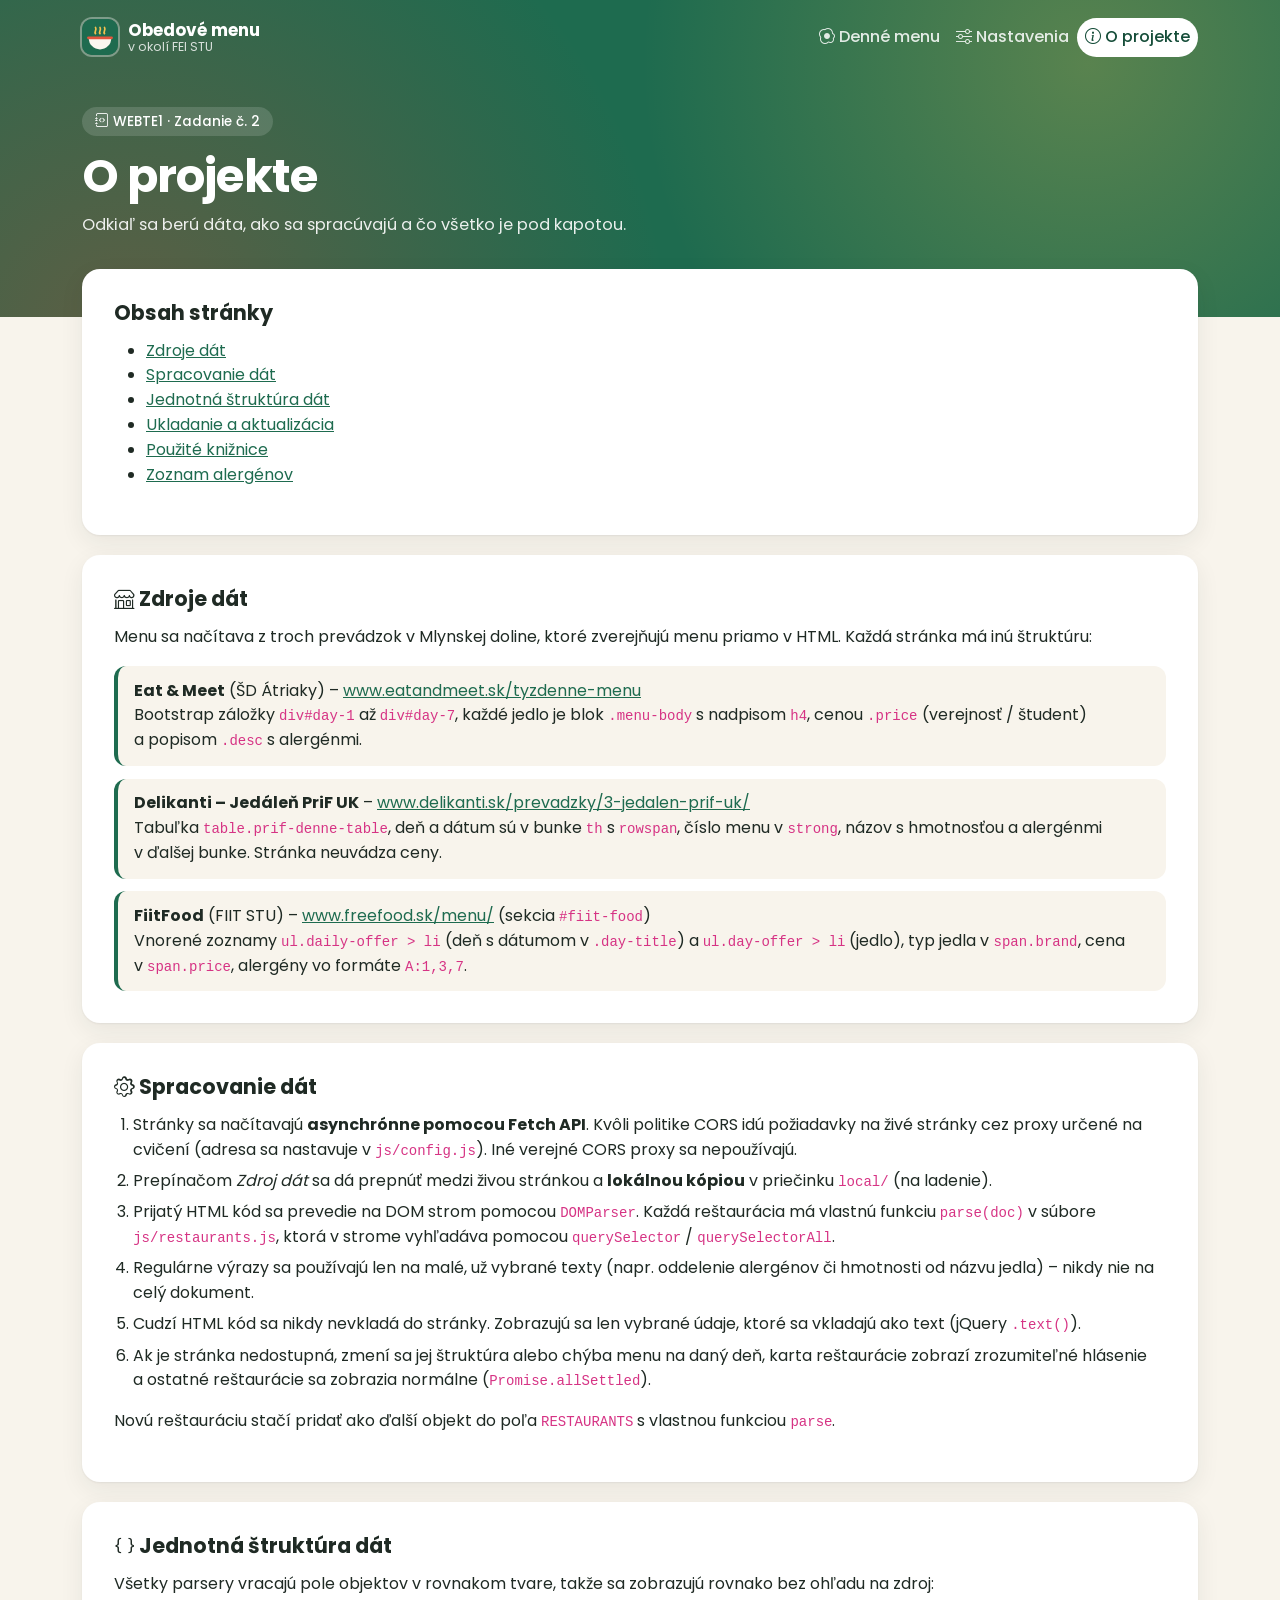
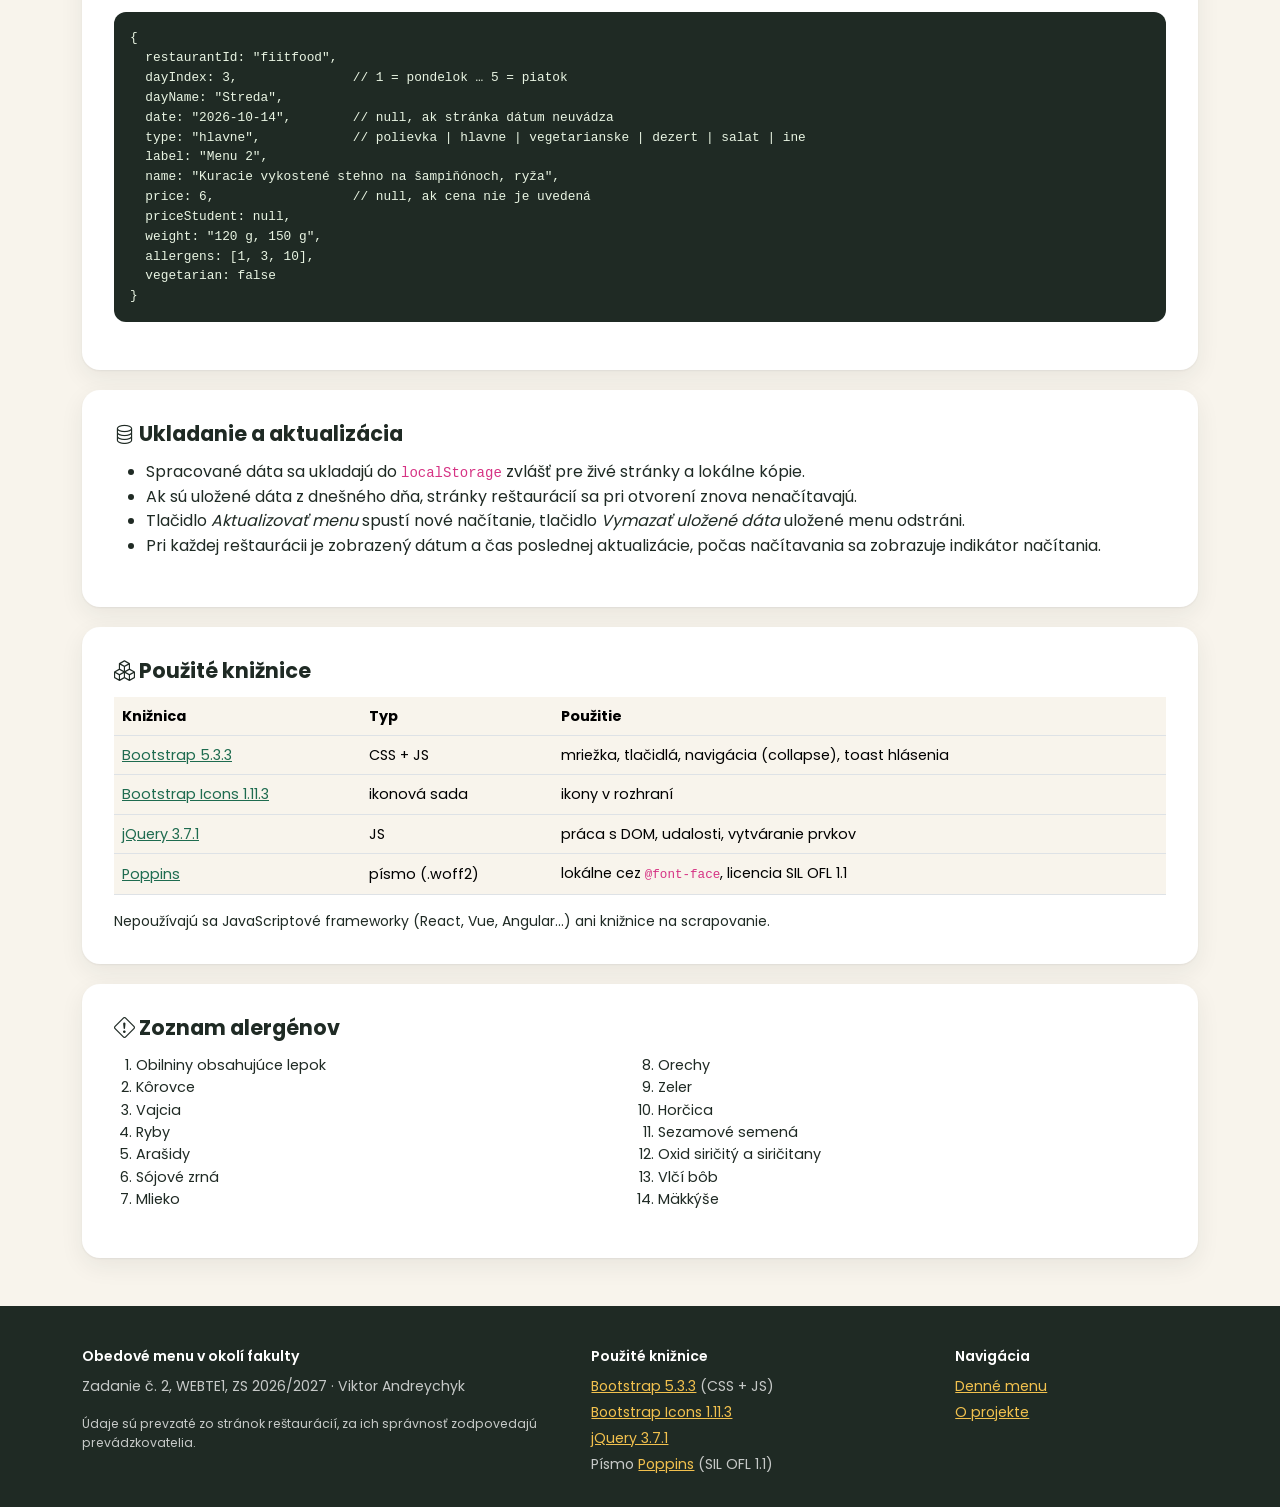
==== o-projekte.html @ e86f7340 "first ver" ====
<!DOCTYPE html>
<html lang="sk">
<head>
    <meta charset="utf-8">
    <meta name="viewport" content="width=device-width, initial-scale=1">
    <meta name="description" content="Informácie o projekte Obedové menu v okolí fakulty – zdroje dát, spracovanie a použité knižnice.">
    <meta name="author" content="Viktor Andreychyk">
    <title>O projekte | Obedové menu v okolí fakulty</title>
    <link rel="icon" href="img/favicon.svg" type="image/svg+xml">
    <link rel="icon" href="img/favicon-32.png" type="image/png" sizes="32x32">
    <link rel="apple-touch-icon" href="img/apple-touch-icon.png">
    <link rel="stylesheet" href="vendor/bootstrap/bootstrap.min.css">
    <link rel="stylesheet" href="vendor/bootstrap-icons/bootstrap-icons.min.css">
    <link rel="stylesheet" href="css/fonts.css">
    <link rel="stylesheet" href="css/style.css">
</head>
<body>
<a class="skip-link" href="#obsah">Preskočiť na obsah</a>

<header class="site-header">
    <nav class="navbar navbar-expand-md" aria-label="Hlavná navigácia">
        <div class="container">
            <a class="navbar-brand" href="index.html">
                <img src="img/favicon.svg" alt="" width="36" height="36">
                <span>Obedové menu <span class="brand-sub">v okolí FEI STU</span></span>
            </a>
            <button class="navbar-toggler" type="button" data-bs-toggle="collapse" data-bs-target="#hlavneMenu"
                    aria-controls="hlavneMenu" aria-expanded="false" aria-label="Zobraziť navigáciu">
                <span class="bi bi-list" aria-hidden="true"></span>
            </button>
            <div class="collapse navbar-collapse" id="hlavneMenu">
                <ul class="navbar-nav ms-auto">
                    <li class="nav-item"><a class="nav-link" href="index.html"><span class="bi bi-egg-fried" aria-hidden="true"></span> Denné menu</a></li>
                    <li class="nav-item"><a class="nav-link" href="index.html#nastavenia"><span class="bi bi-sliders" aria-hidden="true"></span> Nastavenia</a></li>
                    <li class="nav-item"><a class="nav-link active" aria-current="page" href="o-projekte.html"><span class="bi bi-info-circle" aria-hidden="true"></span> O projekte</a></li>
                </ul>
            </div>
        </div>
    </nav>

    <div class="hero">
        <div class="container">
            <p class="hero-kicker"><span class="bi bi-journal-code" aria-hidden="true"></span> WEBTE1 &middot; Zadanie č.&nbsp;2</p>
            <h1>O projekte</h1>
            <p class="hero-lead">Odkiaľ sa berú dáta, ako sa spracúvajú a&nbsp;čo všetko je pod kapotou.</p>
        </div>
    </div>
</header>

<main id="obsah" class="page-content">
    <div class="container">
        <nav class="content-card" aria-labelledby="obsahNadpis">
            <h2 id="obsahNadpis">Obsah stránky</h2>
            <ul>
                <li><a href="#zdroje">Zdroje dát</a></li>
                <li><a href="#spracovanie">Spracovanie dát</a></li>
                <li><a href="#struktura">Jednotná štruktúra dát</a></li>
                <li><a href="#ukladanie">Ukladanie a&nbsp;aktualizácia</a></li>
                <li><a href="#kniznice">Použité knižnice</a></li>
                <li><a href="#alergeny">Zoznam alergénov</a></li>
            </ul>
        </nav>

        <section class="content-card" id="zdroje" aria-labelledby="zdrojeNadpis">
            <h2 id="zdrojeNadpis"><span class="bi bi-shop" aria-hidden="true"></span> Zdroje dát</h2>
            <p>Menu sa načítava z&nbsp;troch prevádzok v&nbsp;Mlynskej doline, ktoré zverejňujú menu priamo v&nbsp;HTML. Každá stránka má inú štruktúru:</p>
            <ul class="source-list">
                <li>
                    <strong>Eat &amp; Meet</strong> (ŠD Átriaky) –
                    <a href="https://www.eatandmeet.sk/tyzdenne-menu">www.eatandmeet.sk/tyzdenne-menu</a><br>
                    Bootstrap záložky <code>div#day-1</code> až <code>div#day-7</code>, každé jedlo je blok <code>.menu-body</code>
                    s&nbsp;nadpisom <code>h4</code>, cenou <code>.price</code> (verejnosť / študent) a&nbsp;popisom <code>.desc</code> s&nbsp;alergénmi.
                </li>
                <li>
                    <strong>Delikanti – Jedáleň PriF UK</strong> –
                    <a href="https://www.delikanti.sk/prevadzky/3-jedalen-prif-uk/">www.delikanti.sk/prevadzky/3-jedalen-prif-uk/</a><br>
                    Tabuľka <code>table.prif-denne-table</code>, deň a&nbsp;dátum sú v&nbsp;bunke <code>th</code> s&nbsp;<code>rowspan</code>,
                    číslo menu v&nbsp;<code>strong</code>, názov s&nbsp;hmotnosťou a&nbsp;alergénmi v&nbsp;ďalšej bunke. Stránka neuvádza ceny.
                </li>
                <li>
                    <strong>FiitFood</strong> (FIIT STU) –
                    <a href="http://www.freefood.sk/menu/">www.freefood.sk/menu/</a> (sekcia <code>#fiit-food</code>)<br>
                    Vnorené zoznamy <code>ul.daily-offer &gt; li</code> (deň s&nbsp;dátumom v&nbsp;<code>.day-title</code>) a&nbsp;<code>ul.day-offer &gt; li</code> (jedlo),
                    typ jedla v&nbsp;<code>span.brand</code>, cena v&nbsp;<code>span.price</code>, alergény vo formáte <code>A:1,3,7</code>.
                </li>
            </ul>
        </section>

        <section class="content-card" id="spracovanie" aria-labelledby="spracovanieNadpis">
            <h2 id="spracovanieNadpis"><span class="bi bi-gear" aria-hidden="true"></span> Spracovanie dát</h2>
            <ol class="steps">
                <li>Stránky sa načítavajú <strong>asynchrónne pomocou Fetch API</strong>. Kvôli politike CORS idú požiadavky na živé stránky cez
                    proxy určené na cvičení (adresa sa nastavuje v&nbsp;<code>js/config.js</code>). Iné verejné CORS proxy sa nepoužívajú.</li>
                <li>Prepínačom <em>Zdroj dát</em> sa dá prepnúť medzi živou stránkou a&nbsp;<strong>lokálnou kópiou</strong> v&nbsp;priečinku <code>local/</code> (na ladenie).</li>
                <li>Prijatý HTML kód sa prevedie na DOM strom pomocou <code>DOMParser</code>. Každá reštaurácia má vlastnú funkciu
                    <code>parse(doc)</code> v&nbsp;súbore <code>js/restaurants.js</code>, ktorá v&nbsp;strome vyhľadáva pomocou
                    <code>querySelector</code> / <code>querySelectorAll</code>.</li>
                <li>Regulárne výrazy sa používajú len na malé, už vybrané texty (napr. oddelenie alergénov či hmotnosti od názvu jedla) – nikdy nie na celý dokument.</li>
                <li>Cudzí HTML kód sa nikdy nevkladá do stránky. Zobrazujú sa len vybrané údaje, ktoré sa vkladajú ako text (jQuery <code>.text()</code>).</li>
                <li>Ak je stránka nedostupná, zmení sa jej štruktúra alebo chýba menu na daný deň, karta reštaurácie zobrazí zrozumiteľné hlásenie
                    a&nbsp;ostatné reštaurácie sa zobrazia normálne (<code>Promise.allSettled</code>).</li>
            </ol>
            <p>Novú reštauráciu stačí pridať ako ďalší objekt do poľa <code>RESTAURANTS</code> s&nbsp;vlastnou funkciou <code>parse</code>.</p>
        </section>

        <section class="content-card" id="struktura" aria-labelledby="strukturaNadpis">
            <h2 id="strukturaNadpis"><span class="bi bi-braces" aria-hidden="true"></span> Jednotná štruktúra dát</h2>
            <p>Všetky parsery vracajú pole objektov v&nbsp;rovnakom tvare, takže sa zobrazujú rovnako bez ohľadu na zdroj:</p>
            <pre class="code-block"><code>{
  restaurantId: "fiitfood",
  dayIndex: 3,               // 1 = pondelok … 5 = piatok
  dayName: "Streda",
  date: "2026-10-14",        // null, ak stránka dátum neuvádza
  type: "hlavne",            // polievka | hlavne | vegetarianske | dezert | salat | ine
  label: "Menu 2",
  name: "Kuracie vykostené stehno na šampiňónoch, ryža",
  price: 6,                  // null, ak cena nie je uvedená
  priceStudent: null,
  weight: "120 g, 150 g",
  allergens: [1, 3, 10],
  vegetarian: false
}</code></pre>
        </section>

        <section class="content-card" id="ukladanie" aria-labelledby="ukladanieNadpis">
            <h2 id="ukladanieNadpis"><span class="bi bi-database" aria-hidden="true"></span> Ukladanie a&nbsp;aktualizácia</h2>
            <ul>
                <li>Spracované dáta sa ukladajú do <code>localStorage</code> zvlášť pre živé stránky a&nbsp;lokálne kópie.</li>
                <li>Ak sú uložené dáta z&nbsp;dnešného dňa, stránky reštaurácií sa pri otvorení znova nenačítavajú.</li>
                <li>Tlačidlo <em>Aktualizovať menu</em> spustí nové načítanie, tlačidlo <em>Vymazať uložené dáta</em> uložené menu odstráni.</li>
                <li>Pri každej reštaurácii je zobrazený dátum a&nbsp;čas poslednej aktualizácie, počas načítavania sa zobrazuje indikátor načítania.</li>
            </ul>
        </section>

        <section class="content-card" id="kniznice" aria-labelledby="kniznicNadpis">
            <h2 id="kniznicNadpis"><span class="bi bi-boxes" aria-hidden="true"></span> Použité knižnice</h2>
            <div class="table-responsive">
                <table class="table lib-table align-middle">
                    <thead>
                    <tr><th scope="col">Knižnica</th><th scope="col">Typ</th><th scope="col">Použitie</th></tr>
                    </thead>
                    <tbody>
                    <tr><td><a href="https://getbootstrap.com/">Bootstrap 5.3.3</a></td><td>CSS + JS</td><td>mriežka, tlačidlá, navigácia (collapse), toast hlásenia</td></tr>
                    <tr><td><a href="https://icons.getbootstrap.com/">Bootstrap Icons 1.11.3</a></td><td>ikonová sada</td><td>ikony v&nbsp;rozhraní</td></tr>
                    <tr><td><a href="https://jquery.com/">jQuery 3.7.1</a></td><td>JS</td><td>práca s&nbsp;DOM, udalosti, vytváranie prvkov</td></tr>
                    <tr><td><a href="https://github.com/itfoundry/Poppins">Poppins</a></td><td>písmo (.woff2)</td><td>lokálne cez <code>@font-face</code>, licencia SIL OFL 1.1</td></tr>
                    </tbody>
                </table>
            </div>
            <p class="small mb-0">Nepoužívajú sa JavaScriptové frameworky (React, Vue, Angular…) ani knižnice na scrapovanie.</p>
        </section>

        <section class="content-card" id="alergeny" aria-labelledby="alergenyNadpis">
            <h2 id="alergenyNadpis"><span class="bi bi-exclamation-diamond" aria-hidden="true"></span> Zoznam alergénov</h2>
            <ol class="allergen-list">
                <li>Obilniny obsahujúce lepok</li>
                <li>Kôrovce</li>
                <li>Vajcia</li>
                <li>Ryby</li>
                <li>Arašidy</li>
                <li>Sójové zrná</li>
                <li>Mlieko</li>
                <li>Orechy</li>
                <li>Zeler</li>
                <li>Horčica</li>
                <li>Sezamové semená</li>
                <li>Oxid siričitý a&nbsp;siričitany</li>
                <li>Vlčí bôb</li>
                <li>Mäkkýše</li>
            </ol>
        </section>
    </div>
</main>

<footer class="site-footer">
    <div class="container footer-grid">
        <div>
            <p class="footer-title">Obedové menu v&nbsp;okolí fakulty</p>
            <p>Zadanie č.&nbsp;2, WEBTE1, ZS&nbsp;2026/2027 &middot; Viktor Andreychyk</p>
            <p class="small">Údaje sú prevzaté zo stránok reštaurácií, za ich správnosť zodpovedajú prevádzkovatelia.</p>
        </div>
        <div>
            <p class="footer-title">Použité knižnice</p>
            <ul class="footer-list">
                <li><a href="https://getbootstrap.com/">Bootstrap 5.3.3</a> (CSS + JS)</li>
                <li><a href="https://icons.getbootstrap.com/">Bootstrap Icons 1.11.3</a></li>
                <li><a href="https://jquery.com/">jQuery 3.7.1</a></li>
                <li>Písmo <a href="https://github.com/itfoundry/Poppins">Poppins</a> (SIL OFL 1.1)</li>
            </ul>
        </div>
        <div>
            <p class="footer-title">Navigácia</p>
            <ul class="footer-list">
                <li><a href="index.html">Denné menu</a></li>
                <li><a href="o-projekte.html">O projekte</a></li>
            </ul>
        </div>
    </div>
</footer>

<script src="vendor/jquery/jquery.min.js"></script>
<script src="vendor/bootstrap/bootstrap.bundle.min.js"></script>
</body>
</html>
---- css/fonts.css ----
/* Písmo Poppins (SIL Open Font License 1.1) – lokálne súbory .woff2, podmnožiny latin a latin-ext (slovenská diakritika). */

@font-face {
    font-family: "Poppins";
    font-style: normal;
    font-weight: 400;
    font-display: swap;
    src: url("../fonts/poppins-latin-ext-400-normal.woff2") format("woff2");
    unicode-range: U+0100-02AF, U+0304, U+0308, U+0329, U+1E00-1E9F, U+1EF2-1EFF, U+2020, U+20A0-20AB, U+20AD-20C0, U+2113, U+2C60-2C7F, U+A720-A7FF;
}

@font-face {
    font-family: "Poppins";
    font-style: normal;
    font-weight: 400;
    font-display: swap;
    src: url("../fonts/poppins-latin-400-normal.woff2") format("woff2");
    unicode-range: U+0000-00FF, U+0131, U+0152-0153, U+02BB-02BC, U+02C6, U+02DA, U+02DC, U+0304, U+0308, U+0329, U+2000-206F, U+2074, U+20AC, U+2122, U+2191, U+2193, U+2212, U+2215, U+FEFF, U+FFFD;
}

@font-face {
    font-family: "Poppins";
    font-style: normal;
    font-weight: 500;
    font-display: swap;
    src: url("../fonts/poppins-latin-ext-500-normal.woff2") format("woff2");
    unicode-range: U+0100-02AF, U+0304, U+0308, U+0329, U+1E00-1E9F, U+1EF2-1EFF, U+2020, U+20A0-20AB, U+20AD-20C0, U+2113, U+2C60-2C7F, U+A720-A7FF;
}

@font-face {
    font-family: "Poppins";
    font-style: normal;
    font-weight: 500;
    font-display: swap;
    src: url("../fonts/poppins-latin-500-normal.woff2") format("woff2");
    unicode-range: U+0000-00FF, U+0131, U+0152-0153, U+02BB-02BC, U+02C6, U+02DA, U+02DC, U+0304, U+0308, U+0329, U+2000-206F, U+2074, U+20AC, U+2122, U+2191, U+2193, U+2212, U+2215, U+FEFF, U+FFFD;
}

@font-face {
    font-family: "Poppins";
    font-style: normal;
    font-weight: 600;
    font-display: swap;
    src: url("../fonts/poppins-latin-ext-600-normal.woff2") format("woff2");
    unicode-range: U+0100-02AF, U+0304, U+0308, U+0329, U+1E00-1E9F, U+1EF2-1EFF, U+2020, U+20A0-20AB, U+20AD-20C0, U+2113, U+2C60-2C7F, U+A720-A7FF;
}

@font-face {
    font-family: "Poppins";
    font-style: normal;
    font-weight: 600;
    font-display: swap;
    src: url("../fonts/poppins-latin-600-normal.woff2") format("woff2");
    unicode-range: U+0000-00FF, U+0131, U+0152-0153, U+02BB-02BC, U+02C6, U+02DA, U+02DC, U+0304, U+0308, U+0329, U+2000-206F, U+2074, U+20AC, U+2122, U+2191, U+2193, U+2212, U+2215, U+FEFF, U+FFFD;
}

@font-face {
    font-family: "Poppins";
    font-style: normal;
    font-weight: 700;
    font-display: swap;
    src: url("../fonts/poppins-latin-ext-700-normal.woff2") format("woff2");
    unicode-range: U+0100-02AF, U+0304, U+0308, U+0329, U+1E00-1E9F, U+1EF2-1EFF, U+2020, U+20A0-20AB, U+20AD-20C0, U+2113, U+2C60-2C7F, U+A720-A7FF;
}

@font-face {
    font-family: "Poppins";
    font-style: normal;
    font-weight: 700;
    font-display: swap;
    src: url("../fonts/poppins-latin-700-normal.woff2") format("woff2");
    unicode-range: U+0000-00FF, U+0131, U+0152-0153, U+02BB-02BC, U+02C6, U+02DA, U+02DC, U+0304, U+0308, U+0329, U+2000-206F, U+2074, U+20AC, U+2122, U+2191, U+2193, U+2212, U+2215, U+FEFF, U+FFFD;
}
---- css/style.css ----
/* =========================================================
   Obedové menu v okolí fakulty – vlastné štýly
   (doplnok k Bootstrap 5.3.3, mobile-first)
   ========================================================= */

:root {
    --c-bg: #f8f4ec;
    --c-surface: #ffffff;
    --c-ink: #1f2a24;
    --c-muted: #5f6b64;
    --c-line: #e7dfd0;
    --c-green: #1e6b4f;
    --c-green-dark: #154d39;
    --c-green-soft: #e3f0e8;
    --c-tomato: #d9472f;
    --c-tomato-soft: #fbe7e2;
    --c-amber: #e89a1c;
    --c-amber-soft: #fdf1dc;
    --c-leaf: #4f9a3a;
    --c-leaf-soft: #e9f5e3;
    --c-plum: #8a4f86;
    --c-plum-soft: #f4e8f3;
    --radius: 18px;
    --shadow: 0 1px 2px rgba(31, 42, 36, 0.06), 0 8px 24px rgba(31, 42, 36, 0.07);

    --bs-body-font-family: "Poppins", "Segoe UI", Arial, sans-serif;
    --bs-body-bg: var(--c-bg);
    --bs-body-color: var(--c-ink);
    --bs-link-color: var(--c-green);
    --bs-link-hover-color: var(--c-green-dark);
}

body {
    font-family: "Poppins", "Segoe UI", Arial, sans-serif;
    background-color: var(--c-bg);
    color: var(--c-ink);
    line-height: 1.55;
}

a {
    color: var(--c-green);
}

a:hover,
a:focus {
    color: var(--c-green-dark);
}

:focus-visible {
    outline: 3px solid var(--c-amber);
    outline-offset: 2px;
}

.skip-link {
    position: absolute;
    left: 1rem;
    top: -4rem;
    z-index: 2000;
    padding: 0.5rem 1rem;
    border-radius: 0 0 10px 10px;
    background: var(--c-ink);
    color: #ffffff;
    text-decoration: none;
}

.skip-link:focus {
    top: 0;
    color: #ffffff;
}

/* ---------- Hlavička ---------- */

.site-header {
    background-color: var(--c-green);
    background-image:
        radial-gradient(circle at 85% 20%, rgba(242, 193, 78, 0.28) 0, rgba(242, 193, 78, 0) 40%),
        radial-gradient(circle at 10% 110%, rgba(217, 71, 47, 0.35) 0, rgba(217, 71, 47, 0) 45%);
    color: #ffffff;
}

.site-header .navbar {
    padding-top: 0.9rem;
    padding-bottom: 0.9rem;
}

.navbar-brand {
    display: flex;
    align-items: center;
    gap: 0.6rem;
    color: #ffffff;
    font-weight: 700;
    font-size: 1.05rem;
    line-height: 1.15;
}

.navbar-brand:hover,
.navbar-brand:focus {
    color: #ffffff;
}

.navbar-brand img {
    border-radius: 10px;
    box-shadow: 0 0 0 2px rgba(255, 255, 255, 0.35);
}

.brand-sub {
    display: block;
    font-weight: 400;
    font-size: 0.78rem;
    opacity: 0.8;
}

.navbar-toggler {
    border: 1px solid rgba(255, 255, 255, 0.5);
    color: #ffffff;
    font-size: 1.5rem;
    padding: 0.15rem 0.6rem;
}

.site-header .nav-link {
    color: rgba(255, 255, 255, 0.85);
    font-weight: 500;
    border-radius: 999px;
    padding: 0.45rem 1rem;
}

.site-header .nav-link:hover,
.site-header .nav-link:focus {
    color: #ffffff;
    background: rgba(255, 255, 255, 0.12);
}

.site-header .nav-link.active {
    color: var(--c-green-dark);
    background: #ffffff;
}

.hero {
    padding: 1.5rem 0 4.5rem;
}

.hero h1 {
    font-weight: 700;
    font-size: 2rem;
    letter-spacing: -0.02em;
    margin-bottom: 0.5rem;
}

.hero-kicker {
    display: inline-block;
    margin-bottom: 0.75rem;
    padding: 0.25rem 0.8rem;
    border-radius: 999px;
    background: rgba(255, 255, 255, 0.14);
    font-size: 0.85rem;
    font-weight: 500;
}

.hero-lead {
    max-width: 40rem;
    margin: 0;
    font-size: 1.02rem;
    color: rgba(255, 255, 255, 0.9);
}

.hero-lead time {
    font-weight: 600;
    color: #ffffff;
}

/* ---------- Ovládací panel ---------- */

.controls {
    margin-top: -3rem;
}

.controls-card {
    background: var(--c-surface);
    border-radius: var(--radius);
    box-shadow: var(--shadow);
    padding: 1rem;
}

.controls-row + .controls-row {
    margin-top: 1rem;
    padding-top: 1rem;
    border-top: 1px dashed var(--c-line);
}

.controls-row-split {
    display: grid;
    gap: 1rem;
}

.day-tabs {
    display: grid;
    grid-template-columns: repeat(5, 1fr);
    gap: 0.4rem;
    margin: 0;
    padding: 0;
    list-style: none;
}

.day-tabs-week {
    grid-column: 1 / -1;
}

.day-tab {
    width: 100%;
    display: flex;
    flex-direction: column;
    align-items: center;
    gap: 0.05rem;
    padding: 0.55rem 0.25rem;
    border: 1px solid var(--c-line);
    border-radius: 12px;
    background: var(--c-bg);
    color: var(--c-ink);
    font: inherit;
    font-weight: 600;
    line-height: 1.2;
    cursor: pointer;
    transition: background-color 0.15s ease, color 0.15s ease, border-color 0.15s ease;
}

.day-tab:hover {
    border-color: var(--c-green);
}

.day-tab .d-name {
    display: none;
}

.day-tab .d-date {
    font-size: 0.72rem;
    font-weight: 400;
    color: var(--c-muted);
}

.day-tab.is-today {
    border-color: var(--c-amber);
    box-shadow: inset 0 -3px 0 var(--c-amber);
}

.day-tab.active {
    background: var(--c-green);
    border-color: var(--c-green);
    color: #ffffff;
}

.day-tab.active .d-date {
    color: rgba(255, 255, 255, 0.8);
}

.day-tab-week {
    flex-direction: row;
    justify-content: center;
    gap: 0.4rem;
}

.filter-group {
    margin: 0;
    padding: 0;
    border: 0;
    min-width: 0;
}

.filter-group legend {
    float: none;
    width: auto;
    margin-bottom: 0.5rem;
    font-size: 0.8rem;
    font-weight: 600;
    letter-spacing: 0.04em;
    text-transform: uppercase;
    color: var(--c-muted);
}

.filter-chips {
    display: flex;
    flex-wrap: wrap;
    gap: 0.4rem;
}

.filter-chip {
    display: inline-flex;
    align-items: center;
    gap: 0.35rem;
    padding: 0.4rem 0.85rem;
    border: 1px solid var(--c-line);
    border-radius: 999px;
    background: var(--c-surface);
    font-size: 0.88rem;
    font-weight: 500;
    color: var(--c-muted);
    cursor: pointer;
    user-select: none;
}

.filter-chip .chip-check {
    display: none;
}

.btn-check:checked + .filter-chip {
    background: var(--c-green-soft);
    border-color: var(--c-green);
    color: var(--c-green-dark);
}

.btn-check:checked + .filter-chip .chip-check {
    display: inline-block;
}

.btn-check:focus-visible + .filter-chip {
    outline: 3px solid var(--c-amber);
    outline-offset: 2px;
}

.source-switch {
    width: 100%;
}

.source-switch .btn {
    font-size: 0.88rem;
}

.btn-outline-success {
    --bs-btn-color: var(--c-green);
    --bs-btn-border-color: var(--c-green);
    --bs-btn-hover-bg: var(--c-green);
    --bs-btn-hover-border-color: var(--c-green);
    --bs-btn-active-bg: var(--c-green);
    --bs-btn-active-border-color: var(--c-green);
}

.btn-primary {
    --bs-btn-bg: var(--c-tomato);
    --bs-btn-border-color: var(--c-tomato);
    --bs-btn-hover-bg: #bf3a24;
    --bs-btn-hover-border-color: #bf3a24;
    --bs-btn-active-bg: #a8321f;
    --bs-btn-active-border-color: #a8321f;
    --bs-btn-disabled-bg: var(--c-tomato);
    --bs-btn-disabled-border-color: var(--c-tomato);
}

.action-buttons {
    display: flex;
    flex-wrap: wrap;
    gap: 0.5rem;
    align-items: flex-end;
}

.action-buttons .btn {
    flex: 1 1 auto;
    font-weight: 500;
    border-radius: 12px;
}

.global-status {
    margin-top: 1rem;
}

.global-alert {
    display: flex;
    gap: 0.6rem;
    align-items: flex-start;
    padding: 0.8rem 1rem;
    border-radius: 14px;
    font-size: 0.92rem;
}

.global-alert-info {
    background: var(--c-amber-soft);
    color: #6b4710;
}

/* ---------- Sekcia s menu ---------- */

.menu-section {
    padding: 2rem 0 3rem;
}

.menu-heading {
    display: flex;
    flex-wrap: wrap;
    justify-content: space-between;
    align-items: center;
    gap: 0.75rem;
    margin-bottom: 1.25rem;
}

.menu-heading h2 {
    margin: 0;
    font-size: 1.45rem;
    font-weight: 700;
}

.legend {
    display: flex;
    flex-wrap: wrap;
    gap: 0.4rem 1rem;
    margin: 0;
    padding: 0;
    list-style: none;
    font-size: 0.8rem;
    color: var(--c-muted);
}

.legend li {
    display: inline-flex;
    align-items: center;
    gap: 0.35rem;
}

.legend-dot {
    width: 0.7rem;
    height: 0.7rem;
    border-radius: 50%;
    display: inline-block;
}

.dot-polievka {
    background: var(--c-amber);
}

.dot-hlavne {
    background: var(--c-green);
}

.dot-vegetarianske {
    background: var(--c-leaf);
}

.dot-ine {
    background: var(--c-plum);
}

.restaurant-grid {
    display: grid;
    grid-template-columns: 1fr;
    gap: 1.25rem;
    align-items: start;
}

.restaurant-card {
    position: relative;
    background: var(--c-surface);
    border-radius: var(--radius);
    box-shadow: var(--shadow);
    overflow: hidden;
    min-width: 0;
}

.rc-header {
    padding: 1.1rem 1.2rem 0.9rem;
    border-bottom: 1px solid var(--c-line);
    background: linear-gradient(180deg, #fffdf8 0%, #ffffff 100%);
}

.rc-name {
    margin: 0;
    font-size: 1.2rem;
    font-weight: 700;
}

.rc-subtitle {
    margin: 0 0 0.6rem;
    font-size: 0.85rem;
    color: var(--c-muted);
}

.rc-info {
    margin: 0 0 0.6rem;
    padding: 0;
    list-style: none;
    font-size: 0.85rem;
}

.rc-info li {
    display: flex;
    gap: 0.45rem;
    align-items: baseline;
}

.rc-info address {
    margin: 0;
}

.rc-info .bi {
    color: var(--c-tomato);
}

.rc-info a {
    font-weight: 500;
}

.rc-updated {
    display: flex;
    flex-wrap: wrap;
    align-items: center;
    gap: 0.3rem;
    margin: 0;
    font-size: 0.78rem;
    color: var(--c-muted);
}

.rc-source {
    margin-left: auto;
    padding: 0.1rem 0.55rem;
    border-radius: 999px;
    font-size: 0.7rem;
    font-weight: 600;
}

.rc-source-live {
    background: var(--c-green-soft);
    color: var(--c-green-dark);
}

.rc-source-local {
    background: var(--c-amber-soft);
    color: #7a5310;
}

.rc-body {
    padding: 0.9rem 1.2rem 1.2rem;
    min-height: 5rem;
}

.rc-loading {
    display: flex;
    align-items: center;
    justify-content: center;
    gap: 0.75rem;
    padding: 1.5rem 0;
    font-weight: 500;
    color: var(--c-green);
}

.is-loading .rc-body .rc-day,
.is-loading .rc-body .rc-price-note {
    opacity: 0.35;
}

.rc-price-note {
    margin: 0 0 0.6rem;
    font-size: 0.75rem;
    color: var(--c-muted);
}

.rc-notice {
    display: flex;
    gap: 0.55rem;
    align-items: flex-start;
    padding: 0.7rem 0.85rem;
    margin-bottom: 0.75rem;
    border-radius: 12px;
    font-size: 0.86rem;
}

.rc-notice-danger {
    background: var(--c-tomato-soft);
    color: #8c2717;
}

.rc-notice-warning {
    background: var(--c-amber-soft);
    color: #6b4710;
}

.rc-notice-secondary,
.rc-notice-light {
    background: var(--c-bg);
    color: var(--c-muted);
}

.rc-day + .rc-day {
    margin-top: 1.1rem;
    padding-top: 1rem;
    border-top: 1px solid var(--c-line);
}

.rc-day-title {
    display: flex;
    align-items: center;
    gap: 0.45rem;
    margin: 0 0 0.6rem;
    font-size: 0.95rem;
    font-weight: 700;
}

.rc-day-title time {
    font-weight: 400;
    color: var(--c-muted);
}

.today-badge {
    padding: 0.05rem 0.5rem;
    border-radius: 999px;
    background: var(--c-amber);
    color: #ffffff;
    font-size: 0.68rem;
    font-weight: 600;
    text-transform: uppercase;
    letter-spacing: 0.05em;
}

.menu-group + .menu-group {
    margin-top: 0.8rem;
}

.menu-group-title {
    margin: 0 0 0.35rem;
    font-size: 0.72rem;
    font-weight: 600;
    letter-spacing: 0.08em;
    text-transform: uppercase;
    color: var(--c-muted);
}

.menu-list {
    margin: 0;
    padding: 0;
    list-style: none;
}

.menu-item {
    display: flex;
    justify-content: space-between;
    align-items: flex-start;
    gap: 0.75rem;
    padding: 0.6rem 0.7rem 0.6rem 0.85rem;
    margin-bottom: 0.4rem;
    border-radius: 12px;
    border-left: 4px solid var(--c-green);
    background: #fbfaf7;
}

.menu-item.type-polievka {
    border-left-color: var(--c-amber);
    background: #fffaf1;
}

.menu-item.type-vegetarianske {
    border-left-color: var(--c-leaf);
    background: #f7fbf4;
}

.menu-item.type-dezert,
.menu-item.type-salat,
.menu-item.type-ine {
    border-left-color: var(--c-plum);
    background: #fcf8fb;
}

.mi-main {
    min-width: 0;
}

.mi-top {
    display: flex;
    flex-wrap: wrap;
    gap: 0.35rem;
    align-items: center;
    margin-bottom: 0.15rem;
}

.mi-type {
    font-size: 0.68rem;
    font-weight: 600;
    letter-spacing: 0.05em;
    text-transform: uppercase;
    color: var(--c-green);
}

.type-polievka .mi-type {
    color: #a96a06;
}

.type-vegetarianske .mi-type {
    color: var(--c-leaf);
}

.type-dezert .mi-type,
.type-salat .mi-type,
.type-ine .mi-type {
    color: var(--c-plum);
}

.mi-veg {
    padding: 0 0.45rem;
    border-radius: 999px;
    background: var(--c-leaf-soft);
    color: var(--c-leaf);
    font-size: 0.68rem;
    font-weight: 600;
}

.mi-name {
    margin: 0;
    font-weight: 500;
    font-size: 0.95rem;
    line-height: 1.35;
    overflow-wrap: anywhere;
}

.type-polievka .mi-name {
    font-style: italic;
}

.mi-meta {
    display: flex;
    flex-wrap: wrap;
    gap: 0.2rem 0.8rem;
    margin: 0.25rem 0 0;
    font-size: 0.74rem;
    color: var(--c-muted);
}

.mi-price {
    display: flex;
    flex-direction: column;
    align-items: flex-end;
    flex-shrink: 0;
    text-align: right;
}

.price-main {
    padding: 0.15rem 0.6rem;
    border-radius: 999px;
    background: var(--c-tomato);
    color: #ffffff;
    font-weight: 700;
    font-size: 0.88rem;
    white-space: nowrap;
}

.type-polievka .price-main {
    background: var(--c-amber);
}

.price-student {
    margin-top: 0.2rem;
    font-size: 0.7rem;
    color: var(--c-muted);
    white-space: nowrap;
}

.price-none {
    font-size: 0.72rem;
    color: var(--c-muted);
    white-space: nowrap;
}

.empty-filter {
    padding: 2rem;
    border: 2px dashed var(--c-line);
    border-radius: var(--radius);
    text-align: center;
    color: var(--c-muted);
}

/* ---------- Pätička ---------- */

.site-footer {
    padding: 2.5rem 0 2rem;
    background: var(--c-ink);
    color: rgba(255, 255, 255, 0.75);
    font-size: 0.88rem;
}

.site-footer a {
    color: #f2c14e;
}

.site-footer a:hover,
.site-footer a:focus {
    color: #ffffff;
}

.footer-grid {
    display: grid;
    gap: 1.5rem;
}

.footer-title {
    margin-bottom: 0.5rem;
    color: #ffffff;
    font-weight: 600;
}

.footer-list {
    margin: 0;
    padding: 0;
    list-style: none;
}

.footer-list li + li {
    margin-top: 0.25rem;
}

/* ---------- Toast ---------- */

.toast {
    border: 0;
    border-radius: 14px;
    box-shadow: var(--shadow);
    font-size: 0.9rem;
}

.toast-success .toast-icon {
    color: var(--c-green);
}

.toast-warning .toast-icon {
    color: var(--c-amber);
}

.toast-info .toast-icon {
    color: var(--c-plum);
}

/* ---------- Podstránka O projekte ---------- */

.page-content {
    padding: 0 0 3rem;
}

.content-card {
    margin-top: -3rem;
    padding: 1.25rem;
    background: var(--c-surface);
    border-radius: var(--radius);
    box-shadow: var(--shadow);
}

.content-card + .content-card {
    margin-top: 1.25rem;
}

.content-card h2 {
    font-size: 1.3rem;
    font-weight: 700;
    margin-bottom: 0.8rem;
}

.content-card h3 {
    font-size: 1.05rem;
    font-weight: 600;
    margin-top: 1.2rem;
}

.source-list {
    display: grid;
    gap: 0.8rem;
    margin: 0;
    padding: 0;
    list-style: none;
}

.source-list li {
    padding: 0.8rem 1rem;
    border-radius: 12px;
    background: var(--c-bg);
    border-left: 4px solid var(--c-green);
    overflow-wrap: anywhere;
}

.steps {
    padding-left: 1.2rem;
}

.steps li + li {
    margin-top: 0.4rem;
}

.code-block {
    padding: 1rem;
    border-radius: 12px;
    background: var(--c-ink);
    color: #e9f5e3;
    font-size: 0.8rem;
    overflow-x: auto;
}

.lib-table {
    font-size: 0.9rem;
}

.allergen-list {
    columns: 1;
    padding-left: 1.4rem;
    font-size: 0.9rem;
}

/* ---------- Responzivita ---------- */

@media (min-width: 576px) {
    .day-tab .d-name {
        display: inline;
    }

    .day-tab .d-short {
        display: none;
    }

    .day-tab {
        font-size: 0.85rem;
    }

    .hero h1 {
        font-size: 2.4rem;
    }

    .controls-card {
        padding: 1.25rem 1.5rem;
    }

    .allergen-list {
        columns: 2;
    }

    .footer-grid {
        grid-template-columns: 1fr 1fr;
    }
}

@media (min-width: 768px) {
    .restaurant-grid {
        grid-template-columns: repeat(2, minmax(0, 1fr));
    }

    .controls-row-split {
        grid-template-columns: auto minmax(0, 1fr);
        align-items: end;
    }

    .controls-row-split .filter-group:first-child {
        grid-column: 1 / -1;
    }

    .source-switch {
        width: auto;
    }

    .action-buttons {
        justify-content: flex-end;
    }

    .action-buttons .btn {
        flex: 0 0 auto;
    }

    .content-card {
        padding: 2rem;
    }

    .hero {
        padding: 2rem 0 5rem;
    }
}

@media (min-width: 992px) {
    .day-tabs {
        grid-template-columns: repeat(5, 1fr) 1.3fr;
    }

    .day-tabs-week {
        grid-column: auto;
    }

    .day-tab {
        font-size: 0.92rem;
        padding: 0.65rem 0.4rem;
    }

    .hero h1 {
        font-size: 2.9rem;
    }

    .footer-grid {
        grid-template-columns: 2fr 1.4fr 1fr;
    }
}

@media (min-width: 1200px) {
    .restaurant-grid {
        grid-template-columns: repeat(3, minmax(0, 1fr));
    }
}

@media (prefers-reduced-motion: reduce) {
    .day-tab {
        transition: none;
    }
}
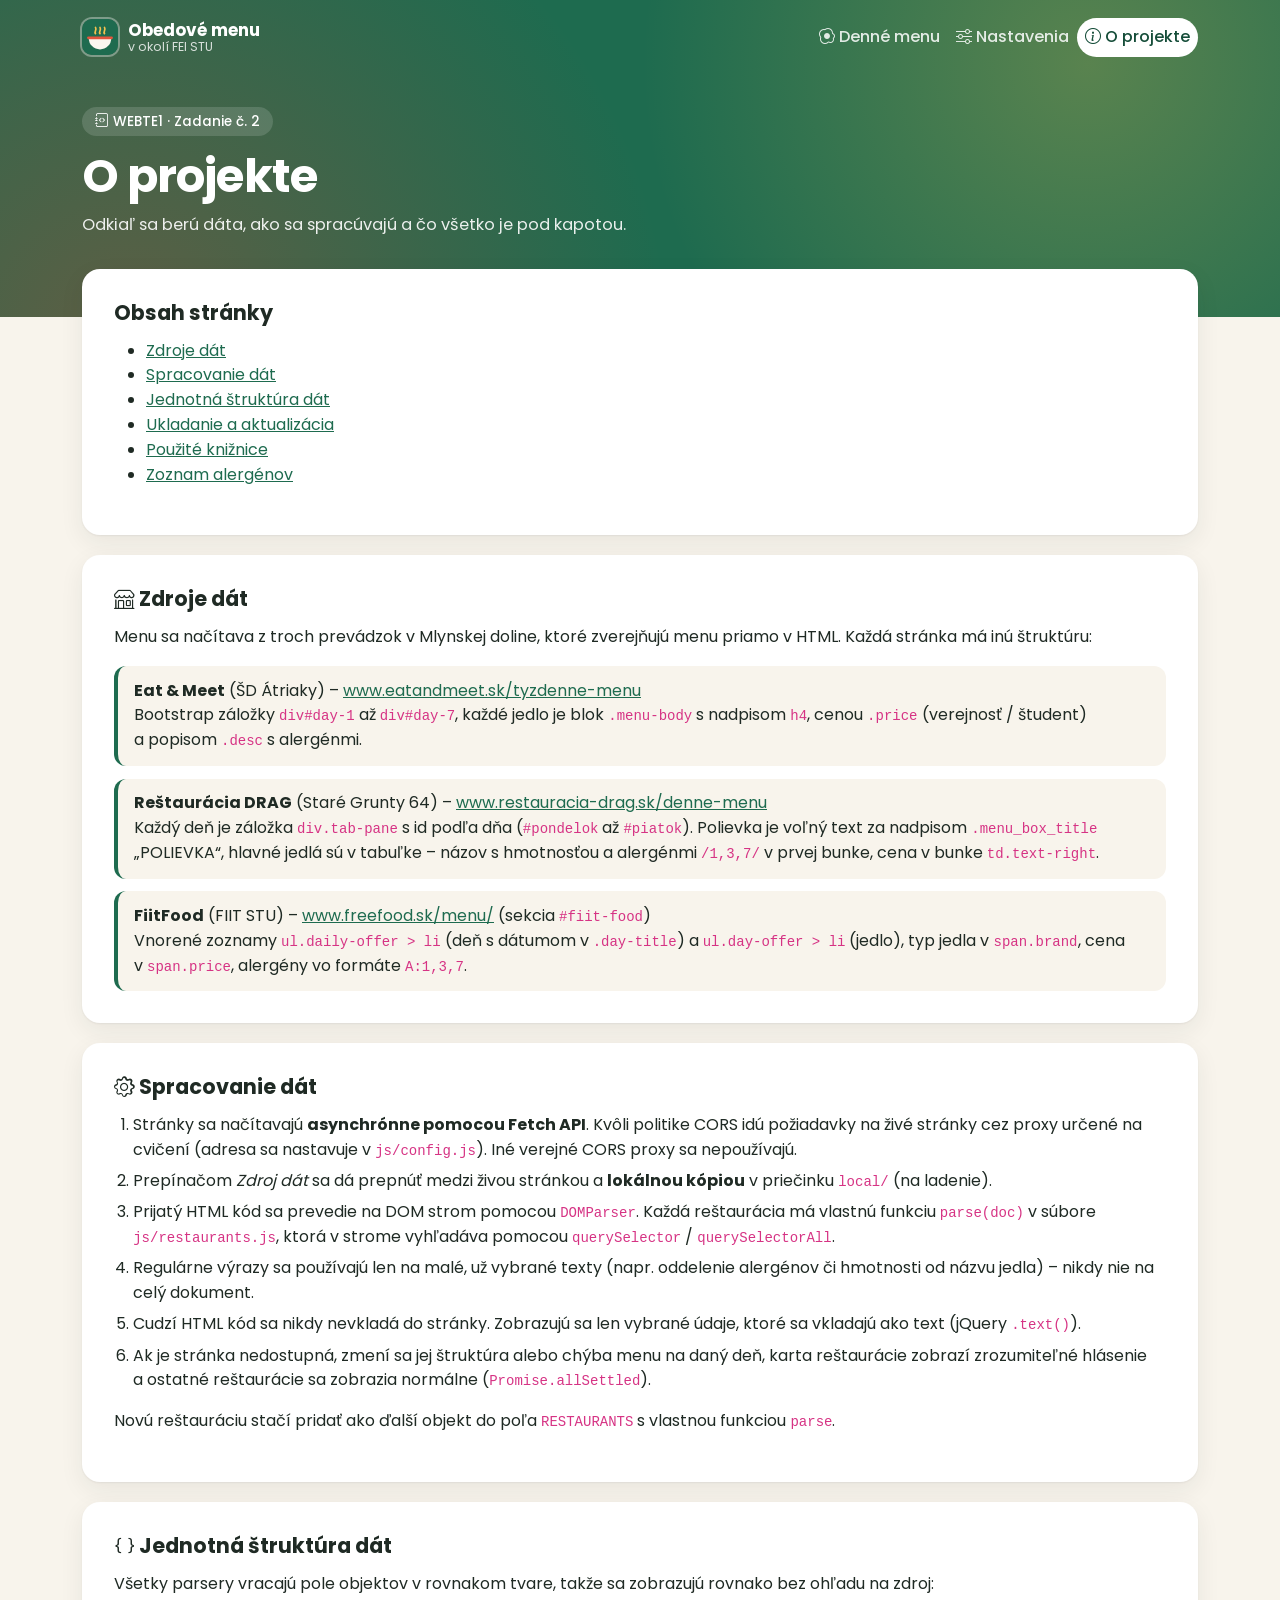
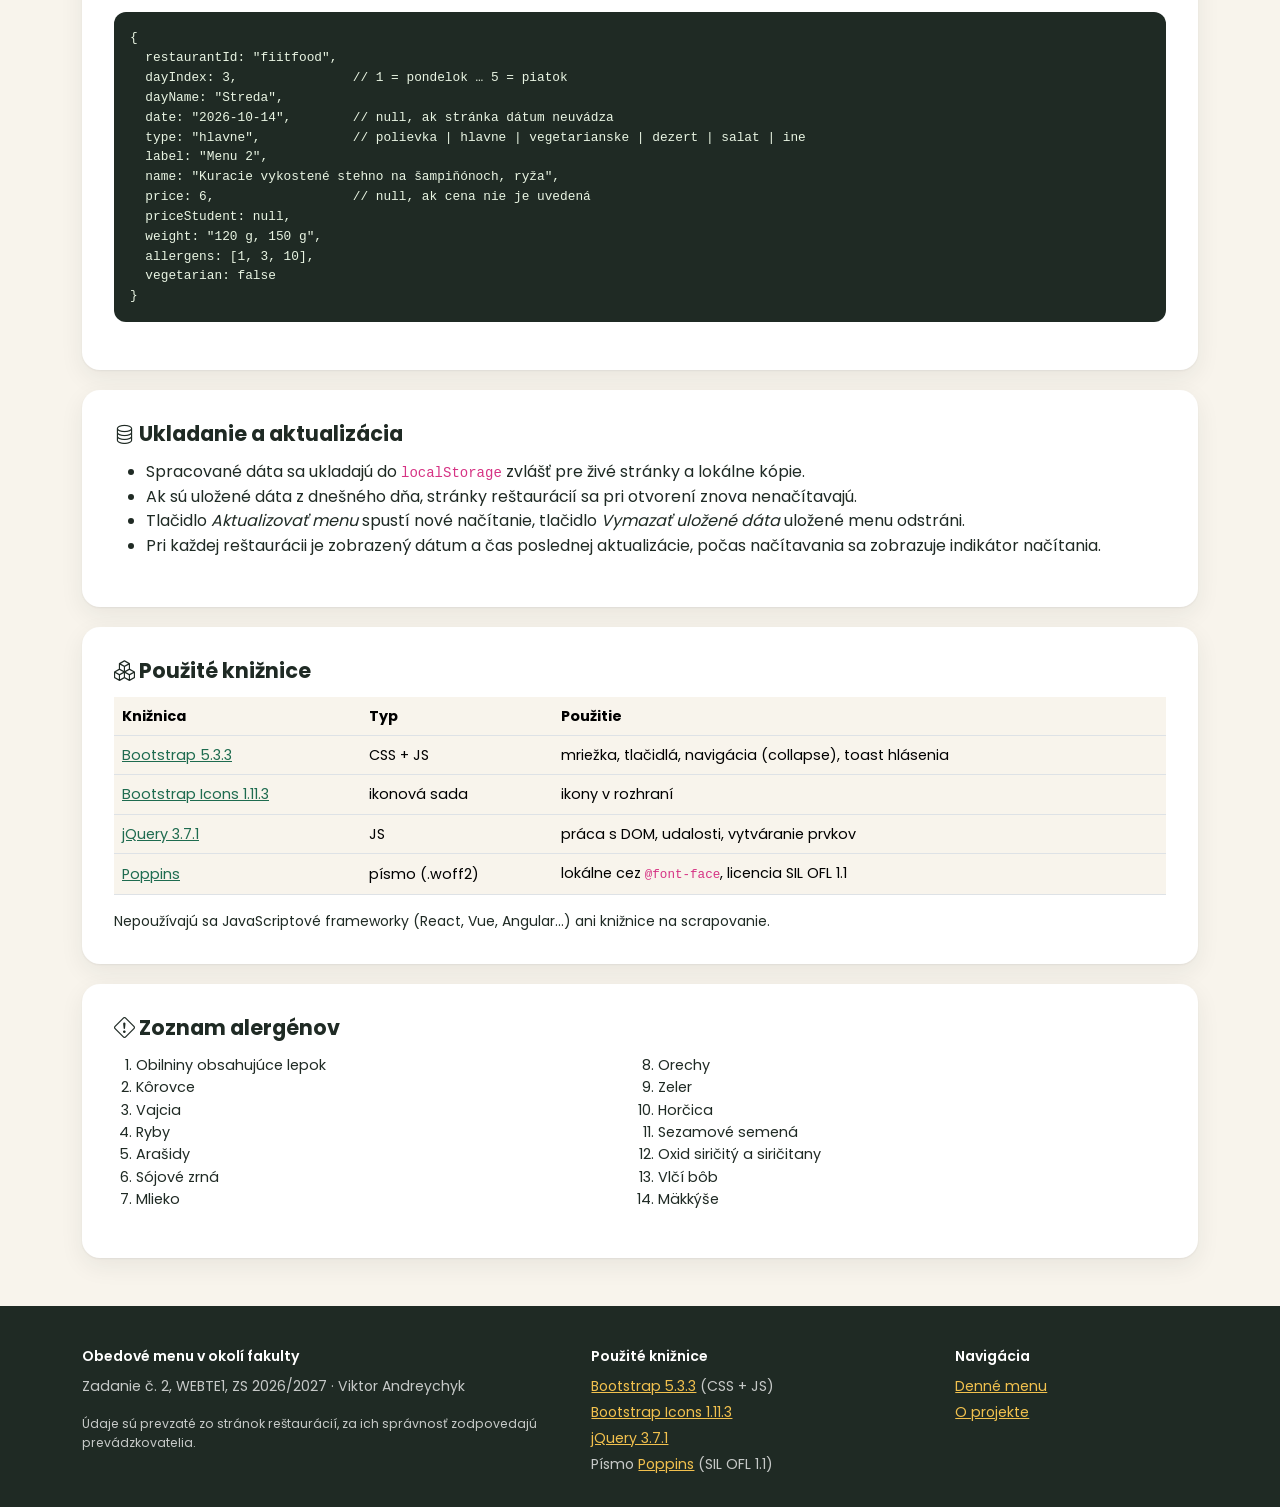
==== commit 51de2b65: "ADD "DRAG" ====
--- a/o-projekte.html
+++ b/o-projekte.html
@@ -72,10 +72,11 @@
                     s&nbsp;nadpisom <code>h4</code>, cenou <code>.price</code> (verejnosť / študent) a&nbsp;popisom <code>.desc</code> s&nbsp;alergénmi.
                 </li>
                 <li>
-                    <strong>Delikanti – Jedáleň PriF UK</strong> –
-                    <a href="https://www.delikanti.sk/prevadzky/3-jedalen-prif-uk/">www.delikanti.sk/prevadzky/3-jedalen-prif-uk/</a><br>
-                    Tabuľka <code>table.prif-denne-table</code>, deň a&nbsp;dátum sú v&nbsp;bunke <code>th</code> s&nbsp;<code>rowspan</code>,
-                    číslo menu v&nbsp;<code>strong</code>, názov s&nbsp;hmotnosťou a&nbsp;alergénmi v&nbsp;ďalšej bunke. Stránka neuvádza ceny.
+                    <strong>Reštaurácia DRAG</strong> (Staré Grunty 64) –
+                    <a href="https://www.restauracia-drag.sk/denne-menu">www.restauracia-drag.sk/denne-menu</a><br>
+                    Každý deň je záložka <code>div.tab-pane</code> s&nbsp;id podľa dňa (<code>#pondelok</code> až <code>#piatok</code>).
+                    Polievka je voľný text za nadpisom <code>.menu_box_title</code> „POLIEVKA“, hlavné jedlá sú v&nbsp;tabuľke –
+                    názov s&nbsp;hmotnosťou a&nbsp;alergénmi <code>/1,3,7/</code> v&nbsp;prvej bunke, cena v&nbsp;bunke <code>td.text-right</code>.
                 </li>
                 <li>
                     <strong>FiitFood</strong> (FIIT STU) –
